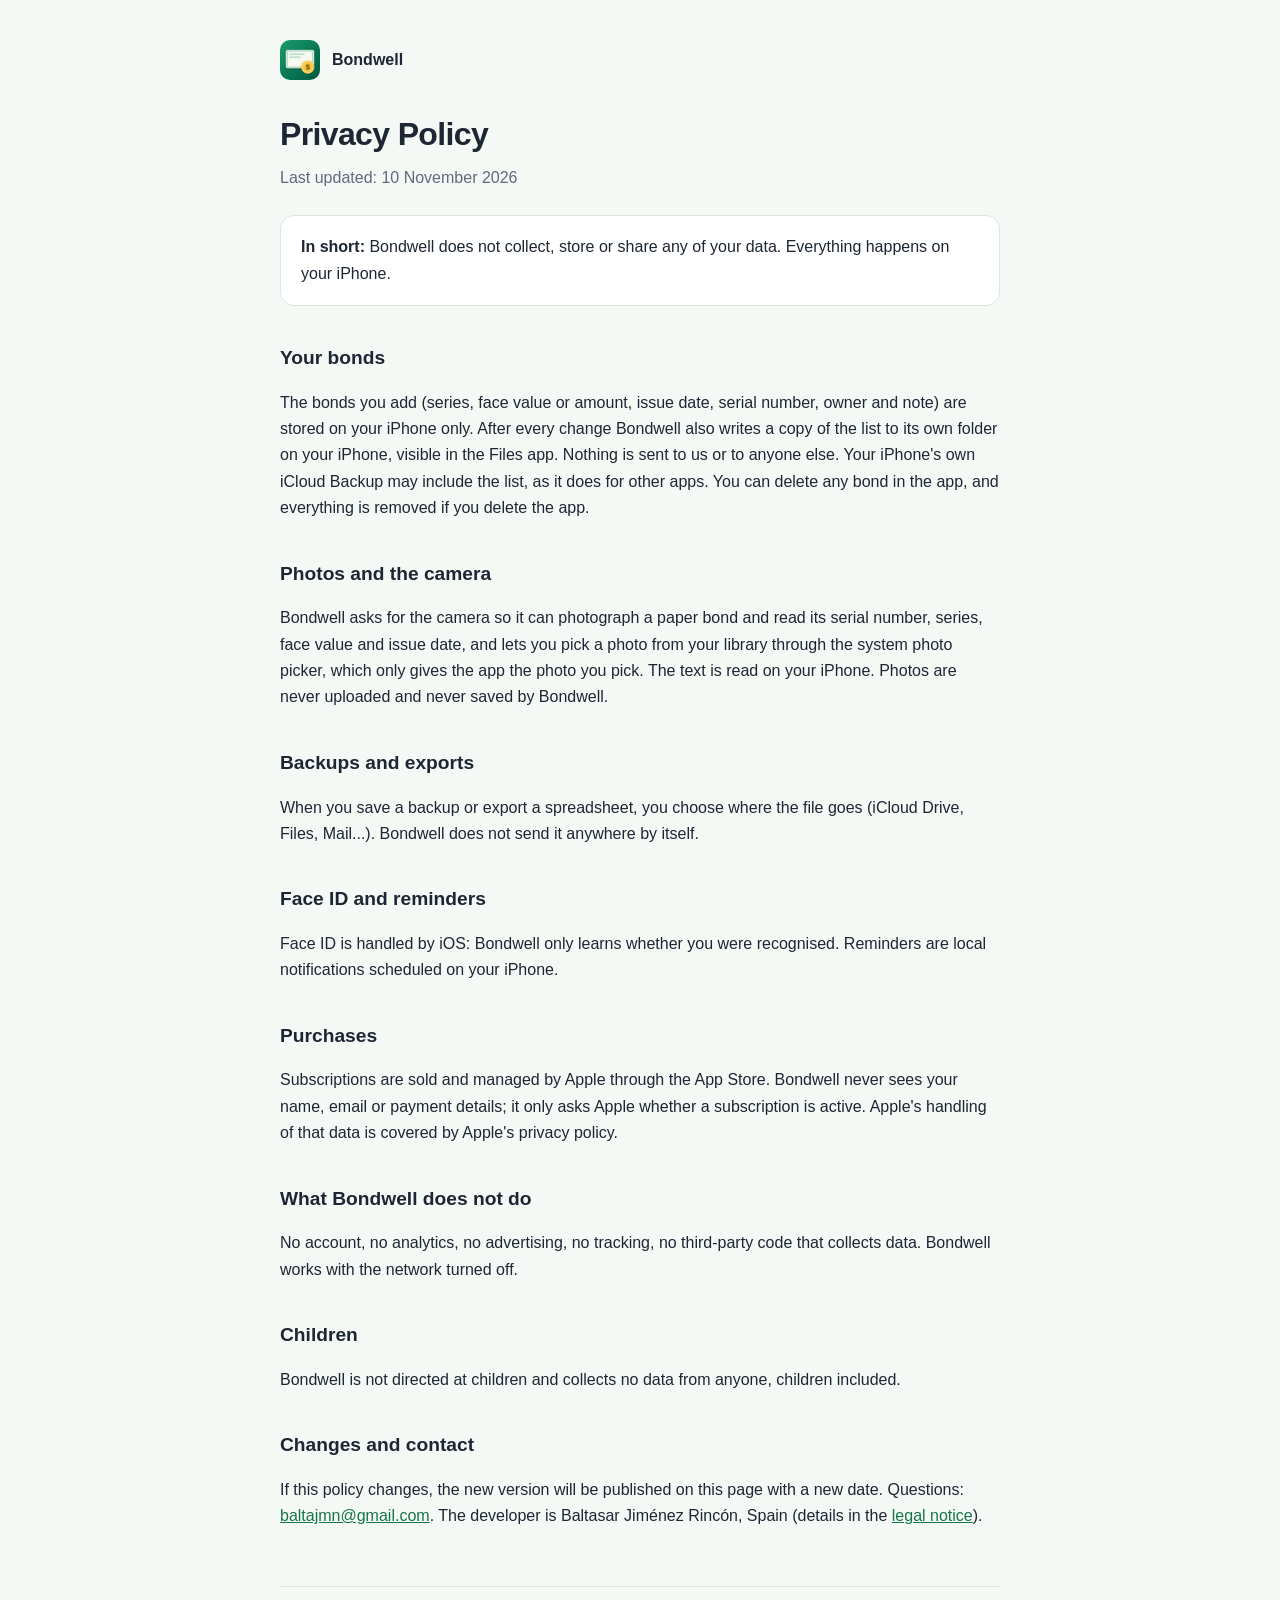
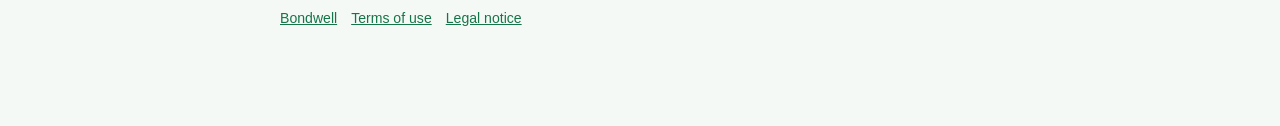
==== privacy/index.html @ 712daf59 "Bondwell: web de soporte, privacidad y aviso legal Co-Authored-By: Claude Opus 5.5 <noreply@anthropi" ====
<!doctype html>
<html lang="en">
<head>
<meta charset="utf-8">
<meta name="viewport" content="width=device-width, initial-scale=1">
<title>Bondwell Privacy Policy</title>
<meta name="description" content="Bondwell does not collect any data. Your bonds stay on your iPhone.">
<link rel="canonical" href="https://bondwell.baltajmn.dev/privacy/">
<link rel="icon" href="/bw/icon-64.png" type="image/png">
<link rel="stylesheet" href="/bw/site.css">
</head>
<body>
<main>
<a class="brand" href="/"><img src="/bw/icon-180.png" alt="">Bondwell</a>
<h1>Privacy Policy</h1>
<p class="lede">Last updated: 10 November 2026</p>

<div class="box"><p><strong>In short:</strong> Bondwell does not collect, store or share any of your data. Everything happens on your iPhone.</p></div>

<h2>Your bonds</h2>
<p>The bonds you add (series, face value or amount, issue date, serial number, owner and note) are stored on your iPhone only. After every change Bondwell also writes a copy of the list to its own folder on your iPhone, visible in the Files app. Nothing is sent to us or to anyone else. Your iPhone's own iCloud Backup may include the list, as it does for other apps. You can delete any bond in the app, and everything is removed if you delete the app.</p>

<h2>Photos and the camera</h2>
<p>Bondwell asks for the camera so it can photograph a paper bond and read its serial number, series, face value and issue date, and lets you pick a photo from your library through the system photo picker, which only gives the app the photo you pick. The text is read on your iPhone. Photos are never uploaded and never saved by Bondwell.</p>

<h2>Backups and exports</h2>
<p>When you save a backup or export a spreadsheet, you choose where the file goes (iCloud Drive, Files, Mail...). Bondwell does not send it anywhere by itself.</p>

<h2>Face ID and reminders</h2>
<p>Face ID is handled by iOS: Bondwell only learns whether you were recognised. Reminders are local notifications scheduled on your iPhone.</p>

<h2>Purchases</h2>
<p>Subscriptions are sold and managed by Apple through the App Store. Bondwell never sees your name, email or payment details; it only asks Apple whether a subscription is active. Apple's handling of that data is covered by Apple's privacy policy.</p>

<h2>What Bondwell does not do</h2>
<p>No account, no analytics, no advertising, no tracking, no third-party code that collects data. Bondwell works with the network turned off.</p>

<h2>Children</h2>
<p>Bondwell is not directed at children and collects no data from anyone, children included.</p>

<h2>Changes and contact</h2>
<p>If this policy changes, the new version will be published on this page with a new date. Questions: <a href="mailto:baltajmn@gmail.com?subject=Bondwell%20privacy">baltajmn@gmail.com</a>. The developer is Baltasar Jiménez Rincón, Spain (details in the <a href="/legal.html">legal notice</a>).</p>

<footer><a href="/">Bondwell</a><a href="https://www.apple.com/legal/internet-services/itunes/dev/stdeula/">Terms of use</a><a href="/legal.html">Legal notice</a></footer>
</main>
</body>
</html>
---- bw/site.css ----
:root { --bg: #F5F9F6; --surface: #FFFFFF; --ink: #1D2633; --muted: #5E6B7D; --line: #D9E8DE; --accent: #167548; }
@media (prefers-color-scheme: dark) {
  :root { --bg: #11161E; --surface: #18202B; --ink: #E6F0EA; --muted: #9AA8BB; --line: #2A3546; --accent: #5FD39A; }
}
* { box-sizing: border-box; }
body { margin: 0; padding: 40px 20px 96px; background: var(--bg); color: var(--ink);
  font: 16px/1.65 -apple-system, BlinkMacSystemFont, "Segoe UI", Roboto, Helvetica, Arial, sans-serif; }
main { max-width: 720px; margin: 0 auto; }
h1 { font-size: 2rem; font-weight: 650; letter-spacing: -0.02em; margin: 0 0 4px; }
h2 { font-size: 1.2rem; font-weight: 650; margin: 36px 0 8px; }
.brand { display: flex; align-items: center; gap: 12px; margin: 0 0 28px; text-decoration: none; color: var(--ink); font-weight: 650; }
.brand img { width: 40px; height: 40px; border-radius: 10px; }
.lede { color: var(--muted); margin: 0 0 24px; }
.box { background: var(--surface); border: 1px solid var(--line); border-radius: 14px; padding: 18px 20px; margin: 24px 0; }
.box p { margin: 0; }
table { border-collapse: collapse; width: 100%; font-size: 0.94rem; }
th, td { text-align: left; padding: 10px 12px; border-bottom: 1px solid var(--line); vertical-align: top; }
th { color: var(--muted); font-weight: 600; width: 32%; }
a { color: var(--accent); }
footer { color: var(--muted); font-size: 0.88rem; margin-top: 56px; border-top: 1px solid var(--line); padding-top: 20px; }
footer a { margin-right: 14px; }
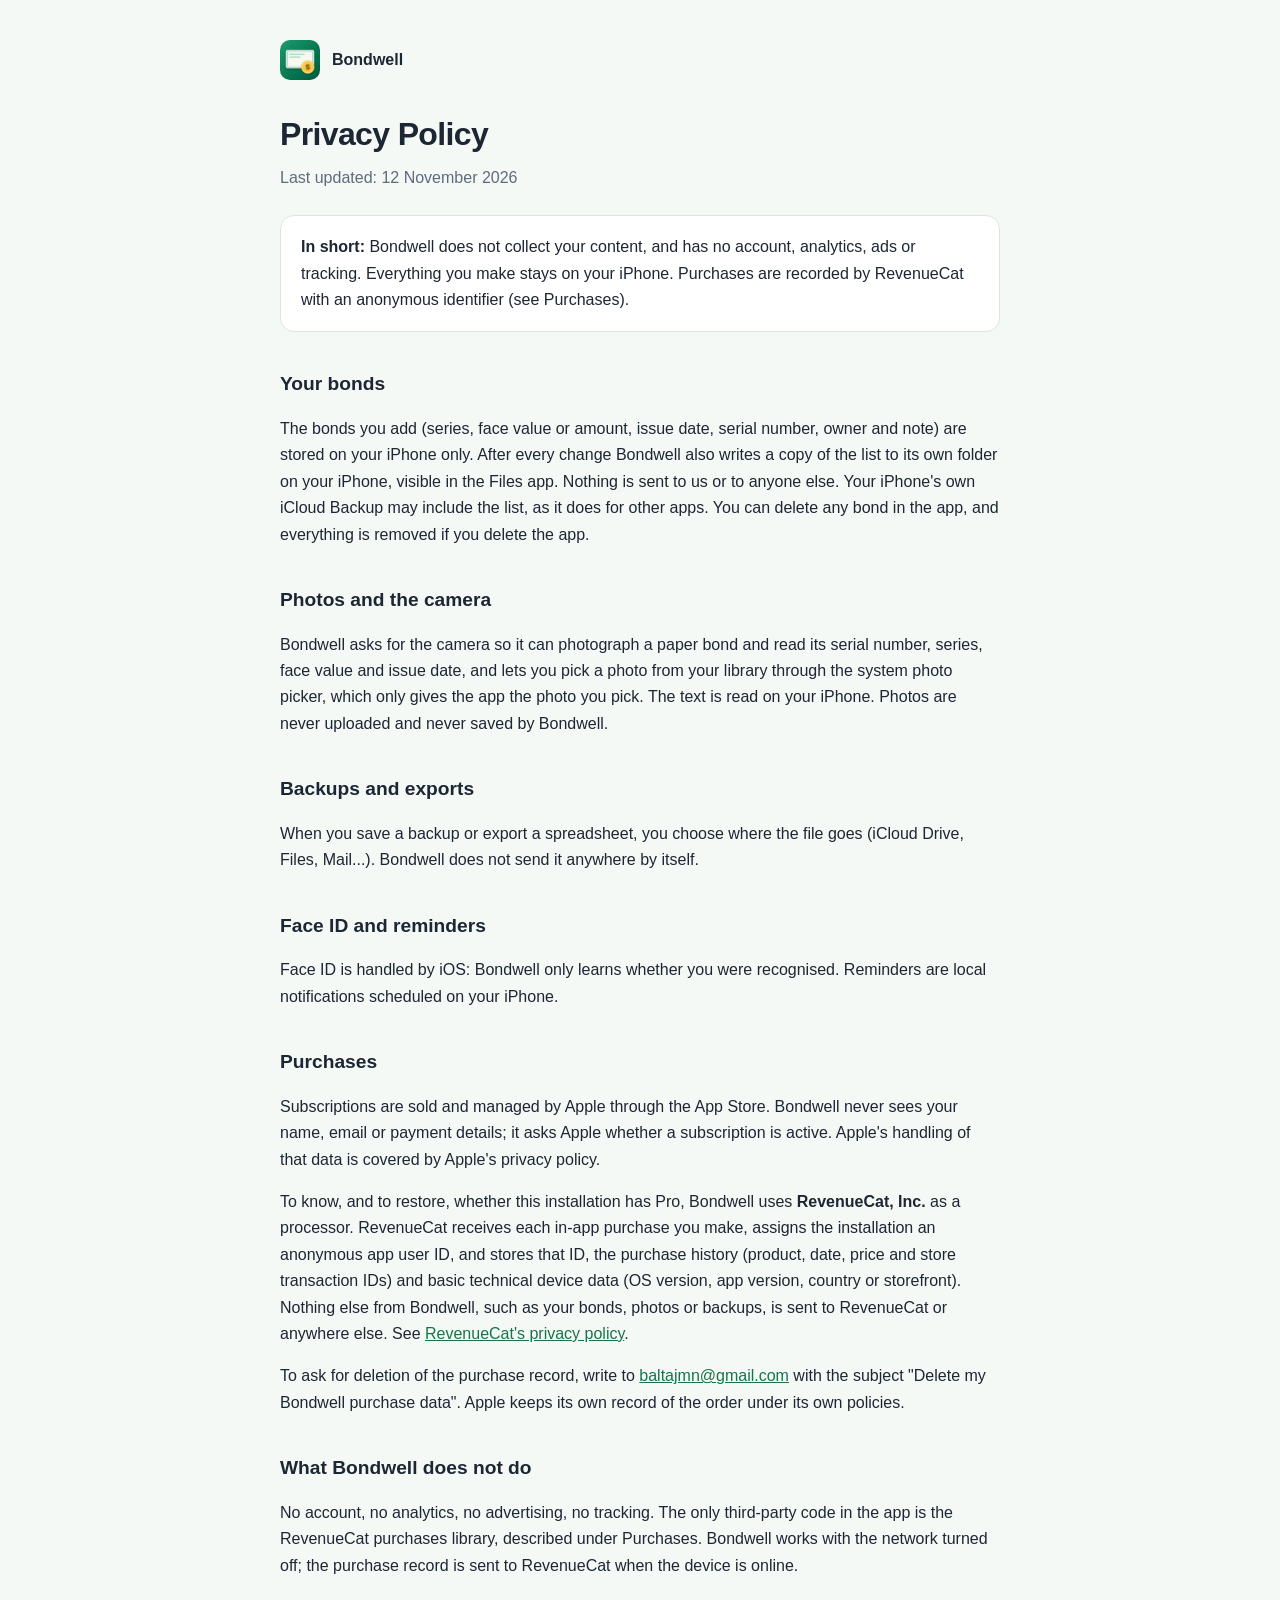
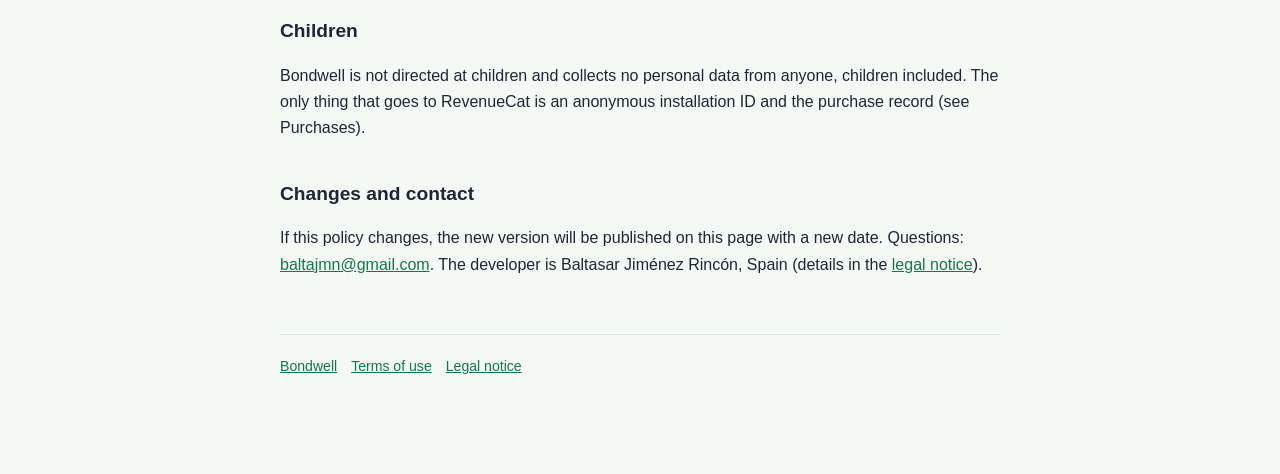
==== commit eacb6ae9: "Privacy: RevenueCat records purchases Co-Authored-By: Claude Opus 5.5 <noreply@anthropic.com>" ====
--- a/privacy/index.html
+++ b/privacy/index.html
@@ -4,7 +4,7 @@
 <meta charset="utf-8">
 <meta name="viewport" content="width=device-width, initial-scale=1">
 <title>Bondwell Privacy Policy</title>
-<meta name="description" content="Bondwell does not collect any data. Your bonds stay on your iPhone.">
+<meta name="description" content="Bondwell does not collect your content and has no account, analytics, ads or tracking. Your bonds stay on your iPhone. Purchases are recorded by RevenueCat with an anonymous identifier.">
 <link rel="canonical" href="https://bondwell.baltajmn.dev/privacy/">
 <link rel="icon" href="/bw/icon-64.png" type="image/png">
 <link rel="stylesheet" href="/bw/site.css">
@@ -13,9 +13,9 @@
 <main>
 <a class="brand" href="/"><img src="/bw/icon-180.png" alt="">Bondwell</a>
 <h1>Privacy Policy</h1>
-<p class="lede">Last updated: 10 November 2026</p>
+<p class="lede">Last updated: 12 November 2026</p>
 
-<div class="box"><p><strong>In short:</strong> Bondwell does not collect, store or share any of your data. Everything happens on your iPhone.</p></div>
+<div class="box"><p><strong>In short:</strong> Bondwell does not collect your content, and has no account, analytics, ads or tracking. Everything you make stays on your iPhone. Purchases are recorded by RevenueCat with an anonymous identifier (see Purchases).</p></div>
 
 <h2>Your bonds</h2>
 <p>The bonds you add (series, face value or amount, issue date, serial number, owner and note) are stored on your iPhone only. After every change Bondwell also writes a copy of the list to its own folder on your iPhone, visible in the Files app. Nothing is sent to us or to anyone else. Your iPhone's own iCloud Backup may include the list, as it does for other apps. You can delete any bond in the app, and everything is removed if you delete the app.</p>
@@ -30,13 +30,15 @@
 <p>Face ID is handled by iOS: Bondwell only learns whether you were recognised. Reminders are local notifications scheduled on your iPhone.</p>
 
 <h2>Purchases</h2>
-<p>Subscriptions are sold and managed by Apple through the App Store. Bondwell never sees your name, email or payment details; it only asks Apple whether a subscription is active. Apple's handling of that data is covered by Apple's privacy policy.</p>
+<p>Subscriptions are sold and managed by Apple through the App Store. Bondwell never sees your name, email or payment details; it asks Apple whether a subscription is active. Apple's handling of that data is covered by Apple's privacy policy.</p>
+<p>To know, and to restore, whether this installation has Pro, Bondwell uses <strong>RevenueCat, Inc.</strong> as a processor. RevenueCat receives each in-app purchase you make, assigns the installation an anonymous app user ID, and stores that ID, the purchase history (product, date, price and store transaction IDs) and basic technical device data (OS version, app version, country or storefront). Nothing else from Bondwell, such as your bonds, photos or backups, is sent to RevenueCat or anywhere else. See <a href="https://www.revenuecat.com/privacy" rel="noopener">RevenueCat's privacy policy</a>.</p>
+<p>To ask for deletion of the purchase record, write to <a href="mailto:baltajmn@gmail.com?subject=Delete%20my%20Bondwell%20purchase%20data">baltajmn@gmail.com</a> with the subject "Delete my Bondwell purchase data". Apple keeps its own record of the order under its own policies.</p>
 
 <h2>What Bondwell does not do</h2>
-<p>No account, no analytics, no advertising, no tracking, no third-party code that collects data. Bondwell works with the network turned off.</p>
+<p>No account, no analytics, no advertising, no tracking. The only third-party code in the app is the RevenueCat purchases library, described under Purchases. Bondwell works with the network turned off; the purchase record is sent to RevenueCat when the device is online.</p>
 
 <h2>Children</h2>
-<p>Bondwell is not directed at children and collects no data from anyone, children included.</p>
+<p>Bondwell is not directed at children and collects no personal data from anyone, children included. The only thing that goes to RevenueCat is an anonymous installation ID and the purchase record (see Purchases).</p>
 
 <h2>Changes and contact</h2>
 <p>If this policy changes, the new version will be published on this page with a new date. Questions: <a href="mailto:baltajmn@gmail.com?subject=Bondwell%20privacy">baltajmn@gmail.com</a>. The developer is Baltasar Jiménez Rincón, Spain (details in the <a href="/legal.html">legal notice</a>).</p>
